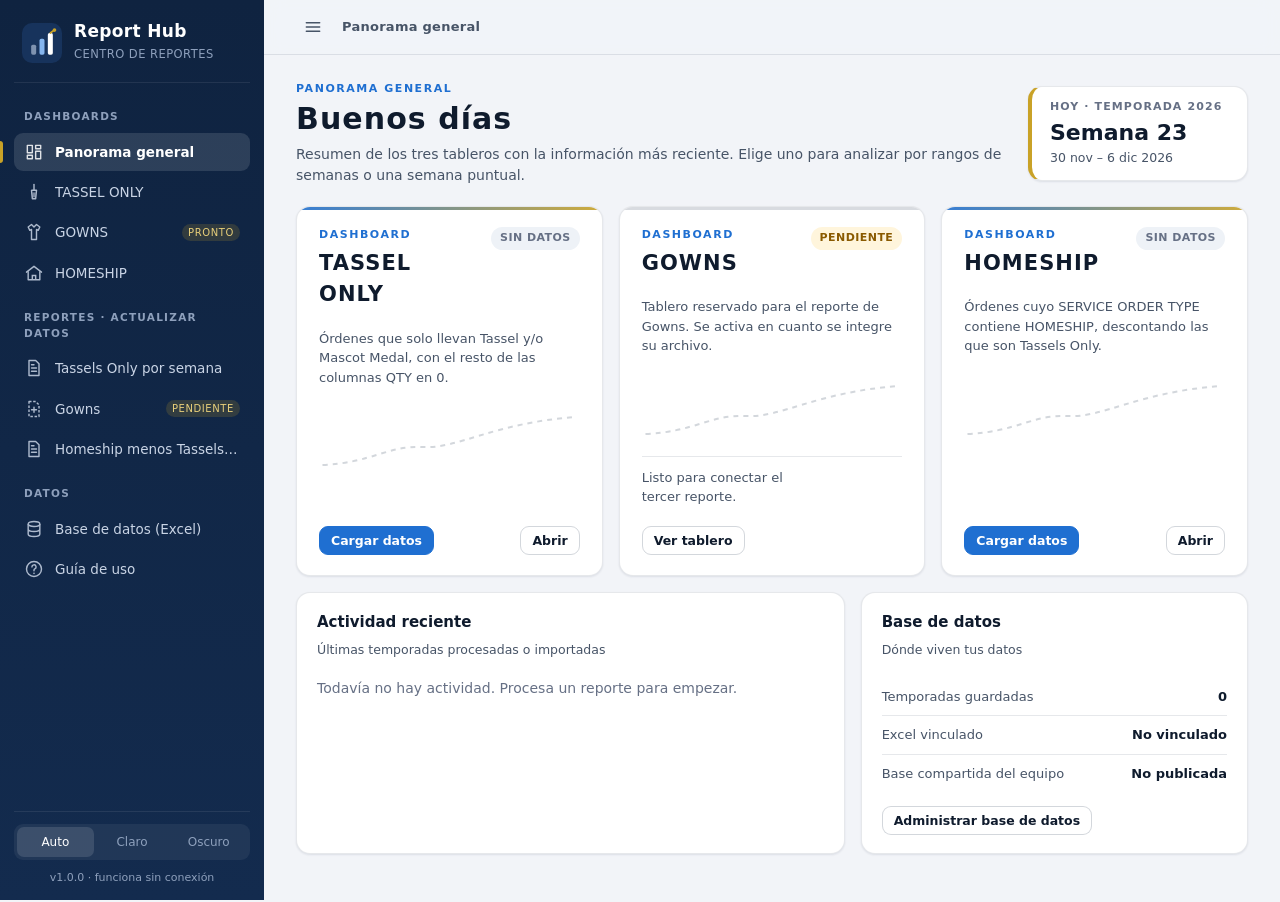
==== index.html @ b402f6d2 "PWA Report Hub: dashboards TASSEL ONLY, GOWNS y HOMESHIP - Panorama general y tres dashboards con co" ====
<!doctype html>
<html lang="es">
<head>
<meta charset="utf-8">
<meta name="viewport" content="width=device-width, initial-scale=1, viewport-fit=cover">
<title>Report Hub</title>
<meta name="description" content="Centro de reportes semanales: dashboards TASSEL ONLY, GOWNS y HOMESHIP con comparativo entre temporadas y exportación a Excel.">
<meta name="theme-color" content="#0f2340">
<meta name="mobile-web-app-capable" content="yes">
<meta name="apple-mobile-web-app-capable" content="yes">
<meta name="apple-mobile-web-app-status-bar-style" content="black-translucent">
<meta name="apple-mobile-web-app-title" content="Report Hub">
<link rel="manifest" href="manifest.webmanifest">
<link rel="icon" href="icons/favicon.svg" type="image/svg+xml">
<link rel="icon" href="icons/icon-32.png" sizes="32x32" type="image/png">
<link rel="apple-touch-icon" href="icons/apple-touch-icon.png">
<link rel="stylesheet" href="css/app.css">
<script>
  /* aplica el tema guardado antes de pintar para evitar parpadeos */
  try { var t = JSON.parse(localStorage.getItem('rh-tema') || '"auto"'); if (t === 'light' || t === 'dark') document.documentElement.setAttribute('data-theme', t); } catch (e) {}
</script>
</head>
<body>
<div class="app">
  <aside class="sidebar" id="sidebar" aria-label="Menú principal">
    <a class="brand" href="#/panorama" aria-label="Report Hub · inicio">
      <svg class="brand-logo" viewBox="0 0 48 48" aria-hidden="true">
        <rect width="48" height="48" rx="12" fill="#17335c"/>
        <rect x="11" y="26" width="6" height="12" rx="2" fill="#7f93b0"/>
        <rect x="21" y="19" width="6" height="19" rx="2" fill="#86b6ef"/>
        <rect x="31" y="12" width="6" height="26" rx="2" fill="#ffffff"/>
        <path d="M34 12 l4 -3" stroke="#c9a227" stroke-width="2" stroke-linecap="round"/>
        <circle cx="39" cy="8.5" r="2.2" fill="#c9a227"/>
      </svg>
      <span><span class="brand-n">Report Hub</span><br><span class="brand-s">Centro de reportes</span></span>
    </a>
    <nav id="nav"></nav>
    <div class="side-foot">
      <button class="btn-install" id="btnInstalar" type="button" hidden>⤓ Instalar app</button>
      <div class="theme-sw" role="group" aria-label="Tema de color">
        <button type="button" data-tema="auto" title="Según el sistema">Auto</button>
        <button type="button" data-tema="light" title="Claro">Claro</button>
        <button type="button" data-tema="dark" title="Oscuro">Oscuro</button>
      </div>
      <div class="side-ver"><span id="appVer"></span> · funciona sin conexión</div>
    </div>
  </aside>
  <div class="scrim" id="scrim"></div>

  <div class="main">
    <header class="topbar">
      <button class="icon-btn menu-btn" id="btnMenu" type="button" aria-label="Abrir menú">
        <svg viewBox="0 0 24 24" width="22" height="22" aria-hidden="true"><path d="M4 7h16M4 12h16M4 17h16" stroke="currentColor" stroke-width="1.8" stroke-linecap="round"/></svg>
      </button>
      <span class="crumb" id="crumb"></span>
      <span class="spacer"></span>
      <span class="chip-top off" id="chipRed" hidden>Sin conexión</span>
      <a class="chip-top" id="chipExcel" href="#/datos" hidden></a>
    </header>
    <div id="banners" aria-live="polite"></div>
    <main id="views"></main>
    <section id="frames" hidden></section>
  </div>
</div>
<div id="toasts" class="toasts" role="status" aria-live="polite"></div>

<script src="vendor/chart.umd.min.js"></script>
<script src="js/core/util.js"></script>
<script src="js/core/store.js"></script>
<script src="js/core/zip.js"></script>
<script src="js/core/xlsx.js"></script>
<script src="js/registry.js"></script>
<script src="js/core/model.js"></script>
<script src="js/core/dbexcel.js"></script>
<script src="js/core/demo.js"></script>
<script src="js/ui/charts.js"></script>
<script src="js/ui/dashboard.js"></script>
<script src="js/ui/panorama.js"></script>
<script src="js/ui/datos.js"></script>
<script src="js/ui/ayuda.js"></script>
<script src="js/app.js"></script>
</body>
</html>
---- css/app.css ----
/* Report Hub · estilos de la aplicación */
@import url("tokens.css");

*, *::before, *::after { box-sizing: border-box; }
html { -webkit-text-size-adjust: 100%; }
body {
  margin: 0;
  font-family: var(--font);
  font-size: 14px;
  line-height: 1.5;
  color: var(--text-1);
  background: var(--bg);
  -webkit-font-smoothing: antialiased;
}
a { color: var(--accent); }
code { font-family: var(--mono); font-size: .92em; background: var(--surface-3); padding: 1px 5px; border-radius: 5px; }
[hidden] { display: none !important; }
button, input, select { font: inherit; color: inherit; }
:focus-visible { outline: 2px solid var(--accent); outline-offset: 2px; }
.muted { color: var(--text-3); }
.small { font-size: 12px; }
.center { text-align: center; }
.error-text { color: var(--bad); font-size: 13px; margin: 6px 0; }

/* ------------------------------------------------------------ estructura */
.app { display: grid; grid-template-columns: 264px minmax(0, 1fr); min-height: 100vh; }
.sidebar {
  position: sticky; top: 0; height: 100vh; overflow-y: auto;
  background: linear-gradient(180deg, var(--side-bg) 0%, var(--side-bg-2) 100%);
  color: var(--side-text);
  display: flex; flex-direction: column;
  padding: 18px 14px 14px;
  z-index: 40;
}
.brand { display: flex; align-items: center; gap: 12px; padding: 4px 8px 18px; border-bottom: 1px solid rgba(255,255,255,.08); margin-bottom: 10px; text-decoration: none; color: #fff; }
.brand-logo { width: 40px; height: 40px; flex: none; }
.brand-n { font-weight: 700; font-size: 17px; letter-spacing: .02em; line-height: 1.15; }
.brand-s { font-size: 11.5px; color: var(--side-text-2); letter-spacing: .04em; text-transform: uppercase; }
#nav { display: flex; flex-direction: column; gap: 2px; flex: 1; }
.nav-sec { font-size: 10.5px; letter-spacing: .12em; text-transform: uppercase; color: var(--side-text-2); padding: 16px 10px 6px; font-weight: 600; }
.nav-i {
  display: flex; align-items: center; gap: 11px; padding: 9px 10px; border-radius: 9px;
  color: var(--side-text); text-decoration: none; font-size: 13.5px; position: relative;
  transition: background .15s, color .15s;
}
.nav-i svg { flex: none; opacity: .85; }
.nav-i span { flex: 1; min-width: 0; overflow: hidden; text-overflow: ellipsis; white-space: nowrap; }
.nav-i:hover { background: var(--side-active); color: #fff; }
.nav-i.on { background: rgba(255,255,255,.12); color: #fff; font-weight: 600; }
.nav-i.on::before { content: ""; position: absolute; left: -14px; top: 8px; bottom: 8px; width: 3px; border-radius: 0 3px 3px 0; background: var(--gold); }
.nav-badge { font-style: normal; font-size: 10px; text-transform: uppercase; letter-spacing: .06em; padding: 1px 6px; border-radius: 99px; background: rgba(201,162,39,.18); color: #e8cf7a; }
.nav-sync { width: 8px; height: 8px; border-radius: 50%; background: #3cc46e; flex: none; }
.nav-sync.permiso, .nav-sync.error { background: #f2bd55; }
.nav-sync.sincronizando { background: #86b6ef; }
.side-foot { border-top: 1px solid rgba(255,255,255,.08); padding-top: 12px; margin-top: 12px; display: flex; flex-direction: column; gap: 10px; }
.theme-sw { display: flex; background: rgba(255,255,255,.06); border-radius: 9px; padding: 3px; }
.theme-sw button { flex: 1; border: 0; background: none; color: var(--side-text-2); padding: 6px 0; border-radius: 7px; cursor: pointer; font-size: 12px; display: flex; align-items: center; justify-content: center; gap: 5px; }
.theme-sw button[aria-pressed="true"] { background: rgba(255,255,255,.12); color: #fff; }
.btn-install { border: 1px solid rgba(201,162,39,.5); background: rgba(201,162,39,.12); color: #f0dc95; border-radius: 9px; padding: 8px 10px; cursor: pointer; font-weight: 600; font-size: 13px; }
.btn-install:hover { background: rgba(201,162,39,.22); }
.side-ver { font-size: 11px; color: var(--side-text-2); text-align: center; }

.main { min-width: 0; display: flex; flex-direction: column; }
.topbar {
  position: sticky; top: 0; z-index: 30;
  display: flex; align-items: center; gap: 12px;
  padding: 10px 32px; min-height: 52px;
  background: color-mix(in srgb, var(--bg) 86%, transparent);
  backdrop-filter: saturate(1.4) blur(10px);
  -webkit-backdrop-filter: saturate(1.4) blur(10px);
  border-bottom: 1px solid var(--border);
}
.topbar .crumb { font-weight: 600; color: var(--text-2); font-size: 13px; letter-spacing: .02em; }
.topbar .spacer { flex: 1; }
.chip-top { font-size: 12px; padding: 4px 10px; border-radius: 99px; border: 1px solid var(--border-2); color: var(--text-2); background: var(--surface); white-space: nowrap; }
.chip-top::before { content: ""; display: inline-block; width: 7px; height: 7px; border-radius: 50%; margin-right: 6px; background: var(--text-3); vertical-align: 1px; }
.chip-top.ok::before { background: var(--good); }
.chip-top.warn::before, .chip-top.err::before { background: #e0a020; }
.chip-top.busy::before { background: var(--accent); }
.chip-top.off::before { background: var(--bad); }
.menu-btn { display: none; }
.scrim { display: none; }
#views, #frames { flex: 1; }
.view { padding: 26px 32px 48px; max-width: 1480px; width: 100%; margin: 0 auto; }
#banners { padding: 0 32px; max-width: 1480px; width: 100%; margin: 0 auto; }
#banners:empty { display: none; }
#banners .banner { margin-top: 14px; }

/* ------------------------------------------------------------ encabezados */
.page-head { display: flex; align-items: flex-end; justify-content: space-between; gap: 20px; margin-bottom: 20px; flex-wrap: wrap; }
.ph-l { min-width: 0; flex: 1 1 420px; }
.ph-r { display: flex; gap: 8px; flex-wrap: wrap; }
.eyebrow { font-size: 11px; letter-spacing: .14em; text-transform: uppercase; color: var(--accent); font-weight: 700; margin-bottom: 4px; }
.ph-t { margin: 0; font-size: 30px; line-height: 1.15; font-weight: 750; letter-spacing: .035em; color: var(--text-1); }
.dash .ph-t { position: relative; padding-bottom: 10px; }
.dash .ph-t::after { content: ""; position: absolute; left: 0; bottom: 0; width: 46px; height: 3px; border-radius: 2px; background: var(--gold); }
.ph-sub { margin: 8px 0 0; color: var(--text-2); max-width: 760px; }
.ph-meta { margin-top: 10px; font-size: 12.5px; color: var(--text-2); display: flex; align-items: center; flex-wrap: wrap; gap: 4px; }
.dot { width: 8px; height: 8px; border-radius: 50%; display: inline-block; margin-right: 4px; }
.dot-ok { background: var(--good); }
.dot-demo { background: var(--gold); }

/* ------------------------------------------------------------ botones y controles */
.btn {
  display: inline-flex; align-items: center; justify-content: center; gap: 7px;
  padding: 8px 14px; border-radius: var(--radius-sm); border: 1px solid var(--border-2);
  background: var(--surface); color: var(--text-1); font-weight: 600; font-size: 13px;
  text-decoration: none; cursor: pointer; white-space: nowrap; line-height: 1.2;
  transition: background .15s, border-color .15s, box-shadow .15s;
}
.btn:hover { background: var(--surface-2); border-color: var(--text-3); }
.btn.primary { background: var(--accent); border-color: var(--accent); color: var(--accent-ink); }
.btn.primary:hover { background: var(--accent-hover); border-color: var(--accent-hover); }
.btn.ghost { background: transparent; }
.btn.ghost:hover { background: var(--surface-3); }
.btn.danger { background: var(--bad); border-color: var(--bad); color: #fff; }
.btn.sm { padding: 6px 11px; font-size: 12.5px; }
.btn:disabled { opacity: .5; cursor: not-allowed; }
.btn .ico, .icon-btn .ico { display: inline-flex; }
.icon-btn {
  display: inline-flex; align-items: center; justify-content: center; width: 34px; height: 34px;
  border-radius: 8px; border: 1px solid transparent; background: transparent; color: var(--text-2); cursor: pointer;
}
.icon-btn:hover { background: var(--surface-3); color: var(--text-1); }
.icon-btn.sm { width: 32px; height: 32px; border-color: var(--border-2); background: var(--surface); }
.icon-btn:disabled { opacity: .35; cursor: default; }
.icon-btn.danger { font-size: 20px; color: var(--text-3); }
.icon-btn.danger:hover { color: var(--bad); background: var(--err-bg); }

select, input[type="text"], input[type="number"], input[type="date"], input:not([type]) {
  border: 1px solid var(--border-2); background: var(--surface); border-radius: 8px;
  padding: 6px 10px; min-height: 34px; color: var(--text-1);
}
select { padding-right: 28px; appearance: none; -webkit-appearance: none;
  background-image: url("data:image/svg+xml,%3Csvg xmlns='http://www.w3.org/2000/svg' width='12' height='12' viewBox='0 0 24 24'%3E%3Cpath d='M6 9l6 6 6-6' fill='none' stroke='%23667085' stroke-width='2.4' stroke-linecap='round' stroke-linejoin='round'/%3E%3C/svg%3E");
  background-repeat: no-repeat; background-position: right 9px center; cursor: pointer; max-width: 100%; }
select:hover { border-color: var(--text-3); }

.seg { display: inline-flex; background: var(--surface-3); border-radius: 9px; padding: 3px; gap: 2px; flex-wrap: wrap; }
.seg button { border: 0; background: transparent; padding: 5px 11px; border-radius: 7px; font-size: 12.5px; font-weight: 600; color: var(--text-2); cursor: pointer; white-space: nowrap; }
.seg button:hover { color: var(--text-1); }
.seg button.on { background: var(--surface); color: var(--text-1); box-shadow: var(--shadow-1); }

.select-btn { display: inline-flex; align-items: center; gap: 6px; border: 1px solid var(--border-2); background: var(--surface); border-radius: 8px; padding: 6px 8px 6px 11px; min-height: 34px; cursor: pointer; font-size: 13px; max-width: 260px; }
.select-btn .ico { color: var(--text-3); }

.switch { display: inline-flex; align-items: center; gap: 9px; cursor: pointer; font-size: 13px; color: var(--text-2); user-select: none; }
.switch input { position: absolute; opacity: 0; width: 1px; height: 1px; }
.switch .sw { width: 34px; height: 20px; border-radius: 99px; background: var(--border-2); position: relative; transition: background .15s; flex: none; }
.switch .sw::after { content: ""; position: absolute; top: 3px; left: 3px; width: 14px; height: 14px; border-radius: 50%; background: #fff; box-shadow: 0 1px 2px rgba(0,0,0,.25); transition: transform .15s; }
.switch input:checked + .sw { background: var(--accent); }
.switch input:checked + .sw::after { transform: translateX(14px); }
.switch input:focus-visible + .sw { outline: 2px solid var(--accent); outline-offset: 2px; }

.chip { display: inline-flex; align-items: center; font-size: 12px; padding: 3px 10px; border-radius: 99px; background: var(--surface); border: 1px solid var(--border); color: var(--text-2); }
.chip-warn { background: var(--warn-bg); border-color: var(--warn-border); color: var(--warn); }
.pill { display: inline-flex; align-items: center; font-size: 11px; font-weight: 700; letter-spacing: .04em; text-transform: uppercase; padding: 3px 9px; border-radius: 99px; white-space: nowrap; }
.pill.xs { font-size: 9.5px; padding: 1px 6px; margin-left: 6px; vertical-align: 1px; }
.pill-ok { background: color-mix(in srgb, var(--good) 14%, transparent); color: var(--good); }
.pill-off { background: var(--surface-3); color: var(--text-3); }
.pill-demo { background: rgba(201,162,39,.16); color: #9a7a10; }
.pill-pend { background: var(--warn-bg); color: var(--warn); }
.pill-err { background: var(--err-bg); color: var(--bad); }
:root[data-theme="dark"] .pill-demo { color: #e8cf7a; }
@media (prefers-color-scheme: dark) { :root:not([data-theme="light"]) .pill-demo { color: #e8cf7a; } }

.banner { display: flex; align-items: center; justify-content: space-between; gap: 12px; flex-wrap: wrap; padding: 10px 14px; border-radius: 10px; font-size: 13px; margin-bottom: 16px; border: 1px solid var(--border); background: var(--surface); }
.banner-demo { background: rgba(201,162,39,.10); border-color: rgba(201,162,39,.35); color: var(--text-1); justify-content: flex-start; gap: 4px; }
.banner-demo a { margin-left: auto; }
.banner-warn { background: var(--warn-bg); border-color: var(--warn-border); }
.banner-upd { background: var(--accent-soft); border-color: color-mix(in srgb, var(--accent) 35%, transparent); }

/* ------------------------------------------------------------ rejilla y tarjetas */
.grid { display: grid; grid-template-columns: repeat(12, minmax(0, 1fr)); gap: 16px; }
.span-12 { grid-column: span 12; } .span-8 { grid-column: span 8; } .span-7 { grid-column: span 7; }
.span-6 { grid-column: span 6; } .span-5 { grid-column: span 5; } .span-4 { grid-column: span 4; }
.card { background: var(--surface); border: 1px solid var(--border); border-radius: var(--radius); box-shadow: var(--shadow-1); padding: 18px 20px; min-width: 0; }
.card-h { display: flex; align-items: flex-start; justify-content: space-between; gap: 12px; margin-bottom: 10px; }
.card-hl { min-width: 0; }
.card-hr { display: flex; align-items: center; gap: 6px; flex-wrap: wrap; justify-content: flex-end; flex: none; }
.card-ctrl:empty { display: none; }
.card-t { margin: 0; font-size: 15px; font-weight: 650; color: var(--text-1); }
.card-s { margin: 2px 0 0; font-size: 12.5px; color: var(--text-3); }
.card-actions { display: flex; gap: 8px; flex-wrap: wrap; margin-top: 14px; align-items: center; }
.card p { margin: 8px 0; color: var(--text-2); }

/* ------------------------------------------------------------ filtros */
.filters-wrap { position: sticky; top: 52px; z-index: 20; margin: 0 -8px 18px; padding: 0 8px; }
.filters {
  display: flex; flex-wrap: wrap; align-items: flex-end; gap: 14px 22px;
  background: var(--surface); border: 1px solid var(--border); border-radius: var(--radius);
  padding: 12px 16px; box-shadow: var(--shadow-1);
}
.filters-sum { display: flex; gap: 6px; flex-wrap: wrap; margin-top: 8px; }
.f-g { display: flex; flex-direction: column; gap: 5px; min-width: 0; }
.f-l { font-size: 10.5px; letter-spacing: .1em; text-transform: uppercase; color: var(--text-3); font-weight: 700; }
.f-row { display: flex; align-items: center; gap: 6px; flex-wrap: wrap; }
.f-vs { font-size: 12px; color: var(--text-3); }

/* ------------------------------------------------------------ KPIs */
.kpis { display: flex; flex-wrap: wrap; gap: 14px; margin-bottom: 16px; }
.kpi { flex: 1 1 210px; background: var(--surface); border: 1px solid var(--border); border-radius: var(--radius); box-shadow: var(--shadow-1); padding: 15px 18px 14px; min-width: 0; }
.kpi-hero { flex: 2 1 360px; background: linear-gradient(135deg, var(--brand) 0%, var(--brand-2) 100%); border-color: transparent; color: #fff; position: relative; overflow: hidden; }
.kpi-hero::after { content: ""; position: absolute; right: -40px; top: -40px; width: 160px; height: 160px; border-radius: 50%; background: radial-gradient(circle, rgba(201,162,39,.22), transparent 70%); }
.kpi-l { font-size: 12px; color: var(--text-3); font-weight: 600; letter-spacing: .01em; }
.kpi-v { font-size: 26px; font-weight: 700; line-height: 1.15; margin-top: 4px; letter-spacing: -.01em; }
.kpi-hero .kpi-l { color: #b9c6db; }
.kpi-hero .kpi-v { font-size: 44px; color: #fff; }
.kpi-d { display: inline-flex; align-items: baseline; gap: 6px; margin-top: 6px; font-weight: 700; font-size: 13.5px; }
.kpi-d.up { color: var(--good); }
.kpi-d.down { color: var(--bad); }
.kpi-d.flat { color: var(--text-3); }
.kpi-arrow { font-size: 10px; }
.kpi-ds { font-weight: 500; color: var(--text-3); font-size: 12.5px; }
.kpi-n { margin-top: 6px; font-size: 12px; color: var(--text-3); }
.kpi-hero .kpi-d { background: rgba(255,255,255,.1); padding: 3px 9px; border-radius: 99px; }
.kpi-hero .kpi-d.up { color: #7ee2a2; }
.kpi-hero .kpi-d.down { color: #ffb0ae; }
.kpi-hero .kpi-ds, .kpi-hero .kpi-n { color: #b9c6db; }

/* ------------------------------------------------------------ gráficas */
.viz { display: flex; flex-direction: column; }
.legend { display: flex; flex-wrap: wrap; gap: 4px 14px; margin: -2px 0 8px; min-height: 0; }
.legend:empty { display: none; }
.lg-i { display: inline-flex; align-items: center; gap: 7px; font-size: 12.5px; color: var(--text-2); background: none; border: 0; padding: 2px 0; cursor: pointer; }
span.lg-i { cursor: default; }
.lg-i.off { opacity: .4; text-decoration: line-through; }
.lg-k { display: inline-block; flex: none; }
.lg-k.bx { width: 10px; height: 10px; border-radius: 3px; }
.lg-k.ln { width: 16px; height: 3px; border-radius: 2px; }
.chart-box { position: relative; height: 290px; min-height: 0; }
.chart-box.h-l { height: 340px; }
.chart-box canvas { display: block; }
.viz-tip {
  position: absolute; left: 0; top: 0; z-index: 5; pointer-events: none; opacity: 0;
  background: var(--surface); border: 1px solid var(--border-2); border-radius: 10px; box-shadow: var(--shadow-2);
  padding: 9px 11px; min-width: 170px; max-width: 280px; font-size: 12.5px; transition: opacity .12s;
}
.viz-tip.on { opacity: 1; }
.tt-t { font-weight: 700; margin-bottom: 1px; }
.tt-n { color: var(--text-3); font-size: 11.5px; margin-bottom: 6px; }
.tt-r { display: flex; align-items: center; gap: 8px; padding: 2px 0; }
.tt-r strong { font-size: 13.5px; min-width: 58px; }
.tt-s { color: var(--text-3); overflow: hidden; text-overflow: ellipsis; white-space: nowrap; }
.tt-k { flex: none; }
.tt-k.ln { width: 12px; height: 3px; border-radius: 2px; }
.tt-k.bx { width: 3px; height: 14px; border-radius: 2px; }
.tt-d { display: flex; justify-content: space-between; gap: 10px; border-top: 1px solid var(--border); margin-top: 6px; padding-top: 6px; color: var(--text-2); }
.tt-d.up strong { color: var(--good); }
.tt-d.down strong { color: var(--bad); }
.table-view { max-height: 340px; overflow: auto; border: 1px solid var(--border); border-radius: 10px; }

/* ------------------------------------------------------------ hallazgos */
.insights { display: flex; flex-direction: column; }
.ins-list { list-style: none; margin: 4px 0 0; padding: 0; display: flex; flex-direction: column; gap: 10px; }
.ins { display: flex; gap: 10px; align-items: flex-start; font-size: 13px; line-height: 1.45; color: var(--text-2); }
.ins strong { color: var(--text-1); }
.ins-i { flex: none; width: 22px; height: 22px; border-radius: 7px; display: inline-flex; align-items: center; justify-content: center; font-size: 10px; font-weight: 800; background: var(--surface-3); color: var(--text-2); margin-top: 1px; }
.ins-up .ins-i { background: color-mix(in srgb, var(--good) 14%, transparent); color: var(--good); }
.ins-down .ins-i { background: var(--err-bg); color: var(--bad); }
.ins-star .ins-i { background: rgba(201,162,39,.16); color: #a8840f; }
.ins-warn .ins-i { background: var(--warn-bg); color: var(--warn); }
.ins-info .ins-i { background: var(--accent-soft); color: var(--accent); font-style: italic; font-family: Georgia, serif; font-size: 12px; }

/* ------------------------------------------------------------ mapa de calor */
.heat-wrap { overflow-x: auto; border: 1px solid var(--border); border-radius: 10px; }
table.heat { border-collapse: separate; border-spacing: 2px; font-size: 11.5px; width: 100%; font-variant-numeric: tabular-nums; }
table.heat th { font-weight: 600; color: var(--text-3); padding: 4px 4px; text-align: center; white-space: nowrap; }
table.heat th.h-tipo { text-align: left; color: var(--text-2); position: sticky; left: 0; background: var(--surface); z-index: 1; padding-right: 10px; max-width: 220px; overflow: hidden; text-overflow: ellipsis; }
table.heat td { text-align: center; padding: 6px 3px; border-radius: 4px; min-width: 38px; color: var(--text-1); background: var(--seq-0); }
table.heat.compact td { min-width: 16px; height: 26px; padding: 0; }
table.heat td.nd { background: transparent; }
table.heat td[data-n="0"] { background: var(--seq-0); }
table.heat td[data-n="1"] { background: var(--seq-1); }
table.heat td[data-n="2"] { background: var(--seq-2); }
table.heat td[data-n="3"] { background: var(--seq-3); }
table.heat td[data-n="4"] { background: var(--seq-4); color: #fff; }
table.heat td[data-n="5"] { background: var(--seq-5); color: #fff; }
table.heat td[data-n="6"] { background: var(--seq-6); color: #fff; }
table.heat td.cero { background: var(--mid); }
table.heat td.neg[data-n="0"], table.heat td.neg[data-n="1"] { background: var(--neg-1); color: var(--text-1); }
table.heat td.neg[data-n="2"] { background: var(--neg-2); color: var(--text-1); }
table.heat td.neg[data-n="3"] { background: var(--neg-3); color: var(--text-1); }
table.heat td.neg[data-n="4"] { background: var(--neg-4); color: #fff; }
table.heat td.neg[data-n="5"] { background: var(--neg-5); color: #fff; }
table.heat td.neg[data-n="6"] { background: var(--neg-6); color: #fff; }
table.heat tr.tot th, table.heat tr.tot td { font-weight: 700; background: var(--surface-3); color: var(--text-1); }
table.heat tr.tot th.h-tipo { background: var(--surface-3); }
table.heat th.hl { color: var(--accent); }
table.heat td.hl { box-shadow: inset 0 0 0 2px var(--accent); }
.heat-scale { display: flex; align-items: center; gap: 8px; font-size: 11.5px; color: var(--text-3); margin-top: 10px; flex-wrap: wrap; }
.heat-ramp { width: 140px; height: 8px; border-radius: 4px; }
.heat-ramp.seq { background: linear-gradient(90deg, var(--seq-0), var(--seq-2), var(--seq-4), var(--seq-6)); }
.heat-ramp.div { background: linear-gradient(90deg, var(--neg-6), var(--neg-3), var(--mid), var(--seq-3), var(--seq-6)); }

/* ------------------------------------------------------------ tablas */
.table-wrap { overflow: auto; border: 1px solid var(--border); border-radius: 10px; max-height: 560px; }
table.tbl { border-collapse: collapse; width: 100%; font-size: 13px; }
.tbl th { position: sticky; top: 0; background: var(--surface-2); color: var(--text-2); font-weight: 650; font-size: 12px; text-align: left; padding: 9px 12px; border-bottom: 1px solid var(--border-2); white-space: nowrap; z-index: 1; }
.tbl td { padding: 8px 12px; border-bottom: 1px solid var(--border); white-space: nowrap; }
.tbl .num { text-align: right; font-variant-numeric: tabular-nums; }
.tbl td.strong { font-weight: 650; }
.tbl tr:hover td { background: var(--surface-2); }
.tbl tr.hl td { background: var(--accent-soft); }
.tbl tr.nd td { color: var(--text-3); }
.tbl tr.tot td { font-weight: 700; background: var(--surface-3); border-top: 1px solid var(--border-2); }
.tbl td.up { color: var(--good); }
.tbl td.down { color: var(--bad); }
.tbl td.flat { color: var(--text-3); }
.tbl td.ellipsis { max-width: 240px; overflow: hidden; text-overflow: ellipsis; }
.tbl-db tr.row-demo td { color: var(--text-3); }

/* ------------------------------------------------------------ vacío */
.empty { background: var(--surface); border: 1px dashed var(--border-2); border-radius: var(--radius); padding: 44px 28px; text-align: center; color: var(--text-2); }
.empty-art { color: var(--accent); margin-bottom: 8px; }
.empty h2 { margin: 6px 0 8px; font-size: 21px; color: var(--text-1); }
.empty p { max-width: 640px; margin: 0 auto 14px; }
.steps { text-align: left; max-width: 620px; margin: 10px auto 18px; padding-left: 22px; color: var(--text-2); }
.steps li { margin: 6px 0; }
.empty-actions { display: flex; gap: 8px; justify-content: center; flex-wrap: wrap; }

/* ------------------------------------------------------------ menús */
.menu { position: absolute; z-index: 100; min-width: 230px; background: var(--surface); border: 1px solid var(--border-2); border-radius: 11px; box-shadow: var(--shadow-2); padding: 5px; }
.menu-i { display: block; width: 100%; text-align: left; border: 0; background: none; padding: 8px 11px; border-radius: 7px; font-size: 13px; cursor: pointer; color: var(--text-1); }
.menu-i:hover, .menu-i:focus-visible { background: var(--surface-3); outline: none; }
.menu-sep { height: 1px; background: var(--border); margin: 4px 6px; }
.menu-check { max-height: 360px; overflow: auto; }
.menu-c { display: flex; align-items: center; gap: 9px; padding: 7px 10px; border-radius: 7px; font-size: 13px; cursor: pointer; }
.menu-c:hover { background: var(--surface-3); }
.menu-c input { accent-color: var(--accent); width: 16px; height: 16px; }
.menu-tools { display: flex; gap: 6px; padding: 4px 6px 8px; border-bottom: 1px solid var(--border); margin-bottom: 4px; }
.menu-tools button { border: 0; background: var(--surface-3); border-radius: 6px; padding: 4px 9px; font-size: 12px; cursor: pointer; color: var(--text-2); }

/* ------------------------------------------------------------ avisos y diálogos */
.toasts { position: fixed; right: 20px; bottom: 20px; z-index: 200; display: flex; flex-direction: column; gap: 10px; align-items: flex-end; max-width: calc(100vw - 40px); }
.toast { display: flex; align-items: center; gap: 10px; background: var(--brand); color: #fff; border-radius: 11px; padding: 10px 10px 10px 12px; box-shadow: var(--shadow-2); font-size: 13px; max-width: 460px; transform: translateY(12px); opacity: 0; transition: transform .2s, opacity .2s; }
.toast.in { transform: none; opacity: 1; }
.toast-ico { width: 22px; height: 22px; border-radius: 50%; display: inline-flex; align-items: center; justify-content: center; font-weight: 800; font-size: 12px; flex: none; background: rgba(255,255,255,.15); }
.toast-ok .toast-ico { background: #2f9e5b; }
.toast-error .toast-ico { background: #d04a49; }
.toast-warn .toast-ico { background: #c98500; }
.toast-msg { flex: 1; }
.toast-btn { border: 1px solid rgba(255,255,255,.35); background: rgba(255,255,255,.1); color: #fff; border-radius: 7px; padding: 5px 10px; cursor: pointer; font-weight: 600; font-size: 12.5px; white-space: nowrap; }
.toast-x { border: 0; background: none; color: rgba(255,255,255,.7); font-size: 18px; cursor: pointer; padding: 0 4px; }
.dlg { border: 1px solid var(--border-2); border-radius: 14px; padding: 22px 22px 18px; max-width: 440px; background: var(--surface); color: var(--text-1); box-shadow: var(--shadow-2); }
.dlg::backdrop { background: rgba(10, 19, 34, .45); }
.dlg h3 { margin: 0 0 8px; }
.dlg p { margin: 0 0 18px; color: var(--text-2); }
.dlg-actions { display: flex; justify-content: flex-end; gap: 8px; }

/* ------------------------------------------------------------ panorama */
.pano-head { align-items: center; }
.week-badge { background: var(--surface); border: 1px solid var(--border); border-radius: var(--radius); padding: 12px 18px; box-shadow: var(--shadow-1); min-width: 220px; border-left: 4px solid var(--gold); }
.wb-l { font-size: 11px; letter-spacing: .1em; text-transform: uppercase; color: var(--text-3); font-weight: 700; }
.wb-v { font-size: 22px; font-weight: 750; }
.wb-d { font-size: 12.5px; color: var(--text-2); }
.pano-grid { display: grid; grid-template-columns: repeat(auto-fit, minmax(300px, 1fr)); gap: 16px; margin-bottom: 16px; }
.pano { display: flex; flex-direction: column; gap: 10px; padding: 20px 22px; position: relative; overflow: hidden; }
.pano::before { content: ""; position: absolute; left: 0; right: 0; top: 0; height: 3px; background: linear-gradient(90deg, var(--accent), var(--gold)); opacity: .9; }
.pano-pend::before { background: var(--border-2); }
.pano-h { display: flex; justify-content: space-between; align-items: flex-start; gap: 10px; }
.pano-t { margin: 0; font-size: 21px; letter-spacing: .05em; font-weight: 750; }
.pano-desc { font-size: 13px; color: var(--text-2); margin: 0; }
.pano-l { font-size: 12px; color: var(--text-3); font-weight: 600; }
.pano-v { font-size: 38px; font-weight: 750; line-height: 1.1; margin-top: 2px; }
.pano-hero .kpi-d { margin-top: 4px; }
.spark { height: 72px; margin-top: 4px; }
.spark svg { width: 100%; height: 100%; display: block; overflow: visible; }
.sp-prev { fill: none; stroke: var(--c-prev); stroke-width: 1.6; vector-effect: non-scaling-stroke; }
.sp-cur { fill: none; stroke: var(--c-cur); stroke-width: 2.2; vector-effect: non-scaling-stroke; stroke-linejoin: round; stroke-linecap: round; }
.sp-area { fill: var(--c-cur); opacity: .10; }
.sp-dot { fill: var(--c-cur); stroke: var(--surface); stroke-width: 2; vector-effect: non-scaling-stroke; }
.sp-base { stroke: var(--c-grid); stroke-width: 1; vector-effect: non-scaling-stroke; }
.sp-mark { stroke: var(--gold); stroke-width: 1; stroke-dasharray: 0; opacity: .7; vector-effect: non-scaling-stroke; }
.sp-ghost { fill: none; stroke: var(--border-2); stroke-width: 2; stroke-dasharray: 5 5; vector-effect: non-scaling-stroke; }
.pano-placeholder { height: 72px; }
.pano-placeholder svg { width: 100%; height: 100%; }
.spark-lg { display: flex; gap: 14px; font-size: 11.5px; color: var(--text-3); }
.spark-lg span { display: inline-flex; align-items: center; gap: 6px; }
.spark-lg i { display: inline-block; width: 14px; height: 3px; border-radius: 2px; }
.k-cur { background: var(--c-cur); } .k-prev { background: var(--c-prev); }
.pano-rows { display: flex; flex-direction: column; gap: 2px; border-top: 1px solid var(--border); padding-top: 8px; }
.pano-row { display: grid; grid-template-columns: 1fr auto 70px; gap: 10px; align-items: baseline; font-size: 13px; padding: 3px 0; color: var(--text-2); }
.pano-row strong { color: var(--text-1); font-variant-numeric: tabular-nums; }
.pano-row .delta { text-align: right; font-weight: 700; font-size: 12.5px; }
.delta.up { color: var(--good); } .delta.down { color: var(--bad); } .delta.flat { color: var(--text-3); }
.pano-f { display: flex; justify-content: space-between; align-items: center; gap: 8px; margin-top: auto; padding-top: 6px; flex-wrap: wrap; }
.act-list { list-style: none; padding: 0; margin: 0; }
.act { display: flex; align-items: center; gap: 12px; padding: 10px 0; border-bottom: 1px solid var(--border); }
.act:last-child { border-bottom: 0; }
.act-dot { width: 9px; height: 9px; border-radius: 50%; flex: none; }
.act-b { flex: 1; min-width: 0; }
.act-go { text-decoration: none; font-size: 18px; padding: 2px 8px; border-radius: 6px; }
.act-go:hover { background: var(--surface-3); }
.db-stat { list-style: none; padding: 0; margin: 6px 0 0; }
.db-stat li { display: flex; justify-content: space-between; gap: 12px; padding: 9px 0; border-bottom: 1px solid var(--border); font-size: 13px; color: var(--text-2); }
.db-stat li:last-child { border-bottom: 0; }
.db-stat strong { color: var(--text-1); text-align: right; }

/* ------------------------------------------------------------ datos */
.db-card { display: flex; flex-direction: column; }
.db-card .card-actions { margin-top: auto; padding-top: 12px; }
.file-chip { display: flex; gap: 10px; align-items: center; background: var(--surface-2); border: 1px solid var(--border); border-radius: 10px; padding: 9px 12px; margin: 6px 0; }
.fc-ico { width: 30px; height: 30px; border-radius: 7px; background: #107c41; color: #fff; font-weight: 800; display: inline-flex; align-items: center; justify-content: center; font-size: 13px; flex: none; }
.howto { margin: 6px 0; font-size: 13px; color: var(--text-2); }
.howto summary { cursor: pointer; color: var(--accent); font-weight: 600; }
.howto ol { margin: 8px 0 0; padding-left: 20px; }

/* ------------------------------------------------------------ reportes (iframe) */
.rep-wrap { display: flex; flex-direction: column; height: calc(100vh - 53px); }
.rep-bar { display: flex; justify-content: space-between; align-items: center; gap: 12px; padding: 10px 32px; border-bottom: 1px solid var(--border); background: var(--surface); flex-wrap: wrap; }
.rep-bar strong { font-size: 15px; }
.rep-bar .eyebrow { margin-bottom: 0; }
.rep-bar-r { display: flex; gap: 6px; flex-wrap: wrap; }
.rep-frame { flex: 1; width: 100%; border: 0; background: var(--bg); display: block; }
.slot { text-align: center; padding: 40px 28px; border-style: dashed; max-width: 860px; margin: 0 auto; }
.slot-art { color: var(--gold); display: inline-flex; padding: 16px; border-radius: 18px; background: rgba(201,162,39,.10); margin-bottom: 8px; }
.slot-art svg { width: 44px; height: 44px; }
.slot h2 { margin: 6px 0 8px; }
.slot p { max-width: 620px; margin: 0 auto 10px; }

/* ------------------------------------------------------------ ayuda */
.guide ol, .guide ul { padding-left: 20px; margin: 10px 0 6px; color: var(--text-2); }
.guide li { margin: 6px 0; }
.guide .card-t { font-size: 16px; }

/* ------------------------------------------------------------ responsivo */
@media (max-width: 1180px) {
  .span-8, .span-4, .span-7, .span-5 { grid-column: span 12; }
  .insights .ins-list { display: grid; grid-template-columns: repeat(auto-fit, minmax(260px, 1fr)); }
}
@media (max-width: 900px) {
  .app { grid-template-columns: minmax(0, 1fr); }
  .sidebar { position: fixed; left: 0; top: 0; bottom: 0; width: 280px; transform: translateX(-100%); transition: transform .22s ease, visibility .22s; visibility: hidden; }
  body.nav-open .sidebar { transform: none; visibility: visible; box-shadow: var(--shadow-2); }
  body.nav-open .scrim { display: block; position: fixed; inset: 0; background: rgba(10,19,34,.45); z-index: 35; }
  .menu-btn { display: inline-flex; }
  .topbar { padding: 8px 16px; }
  .view { padding: 18px 16px 40px; }
  #banners { padding: 0 16px; }
  .span-6 { grid-column: span 12; }
  .rep-bar { padding: 10px 16px; }
  .filters-wrap { position: static; }
  .kpi-hero { flex-basis: 100%; }
  .ph-t { font-size: 25px; }
}
@media (max-width: 560px) {
  .grid { gap: 12px; }
  .card { padding: 15px 14px; }
  .kpis { gap: 10px; }
  .kpi { padding: 12px 13px; flex-basis: 140px; }
  .kpi-hero { flex-basis: 100%; }
  .kpi-v { font-size: 21px; }
  .kpi-hero .kpi-v { font-size: 34px; }
  .chart-box, .chart-box.h-l { height: 260px; }
  .card-h { flex-direction: column; }
  .card-hr { justify-content: flex-start; }
  .page-head { margin-bottom: 14px; }
  .ph-r .btn { flex: 1; }
  .filters { gap: 12px; }
  .f-g, .f-row { width: 100%; }
  .f-row select { flex: 1 1 120px; min-width: 0; }
  .f-row .seg { flex: 1 1 100%; }
  .f-row .seg button { flex: 1; }
  .topbar .chip-top { display: none; }
  .pano-v { font-size: 32px; }
  .week-badge { width: 100%; }
}

/* ------------------------------------------------------------ impresión / PDF */
@media print {
  @page { size: A4 landscape; margin: 12mm; }
  :root { --bg: #fff; --surface: #fff; --shadow-1: none; --shadow-2: none; }
  body { background: #fff; color: #111; font-size: 12px; }
  .app { display: block; }
  .sidebar, .topbar, #banners, .ph-r, .filters, .card-hr, .banner-demo, .toasts, .menu, .rep-bar { display: none !important; }
  .filters-wrap { position: static; margin: 0 0 10px; }
  .view { padding: 0; max-width: none; }
  .card, .kpi { break-inside: avoid; box-shadow: none; border-color: #d0d5dd; }
  .kpi-hero { background: #0f2340 !important; -webkit-print-color-adjust: exact; print-color-adjust: exact; }
  .grid { gap: 10px; }
  .table-wrap, .heat-wrap { max-height: none; overflow: visible; }
  table.heat td, .heat-ramp { -webkit-print-color-adjust: exact; print-color-adjust: exact; }
  .view[hidden] { display: none !important; }
}
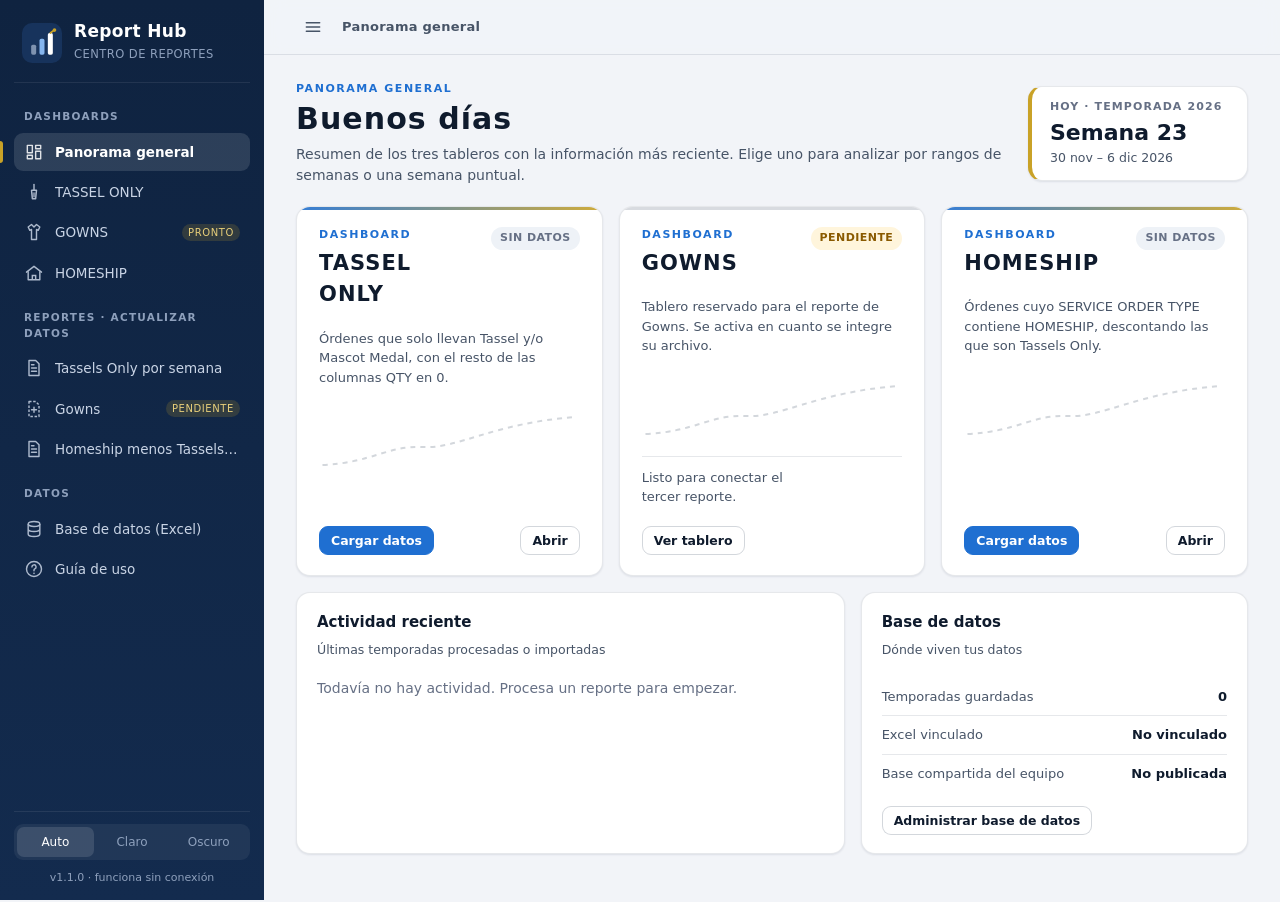
==== commit 9222de93: "Corrige diferencias con los HTML originales y agrega carga de Excel Causas encontradas (auditoría co" ====
--- a/index.html
+++ b/index.html
@@ -71,6 +71,7 @@
 <script src="js/core/xlsx.js"></script>
 <script src="js/registry.js"></script>
 <script src="js/core/model.js"></script>
+<script src="js/core/tablas.js"></script>
 <script src="js/core/dbexcel.js"></script>
 <script src="js/core/demo.js"></script>
 <script src="js/ui/charts.js"></script>
--- a/css/app.css
+++ b/css/app.css
@@ -154,6 +154,8 @@
 
 .chip { display: inline-flex; align-items: center; font-size: 12px; padding: 3px 10px; border-radius: 99px; background: var(--surface); border: 1px solid var(--border); color: var(--text-2); }
 .chip-warn { background: var(--warn-bg); border-color: var(--warn-border); color: var(--warn); }
+.chip.chip-btn { cursor: pointer; background: var(--accent-soft); color: var(--accent); border-color: color-mix(in srgb, var(--accent) 35%, transparent); font-weight: 600; }
+.chip.chip-btn:hover { background: color-mix(in srgb, var(--accent) 18%, transparent); }
 .pill { display: inline-flex; align-items: center; font-size: 11px; font-weight: 700; letter-spacing: .04em; text-transform: uppercase; padding: 3px 9px; border-radius: 99px; white-space: nowrap; }
 .pill.xs { font-size: 9.5px; padding: 1px 6px; margin-left: 6px; vertical-align: 1px; }
 .pill-ok { background: color-mix(in srgb, var(--good) 14%, transparent); color: var(--good); }
@@ -309,6 +311,9 @@
 .tbl td.flat { color: var(--text-3); }
 .tbl td.ellipsis { max-width: 240px; overflow: hidden; text-overflow: ellipsis; }
 .tbl-db tr.row-demo td { color: var(--text-3); }
+.tbl-rep tr.na td { color: var(--warn); background: var(--warn-bg); }
+.rep-meta { font-size: 12.5px; color: var(--text-2); margin: 0 0 6px; }
+.rep-concilia { font-size: 12.5px; font-weight: 600; color: var(--text-1); margin: 0 0 10px; }
 
 /* ------------------------------------------------------------ vacío */
 .empty { background: var(--surface); border: 1px dashed var(--border-2); border-radius: var(--radius); padding: 44px 28px; text-align: center; color: var(--text-2); }
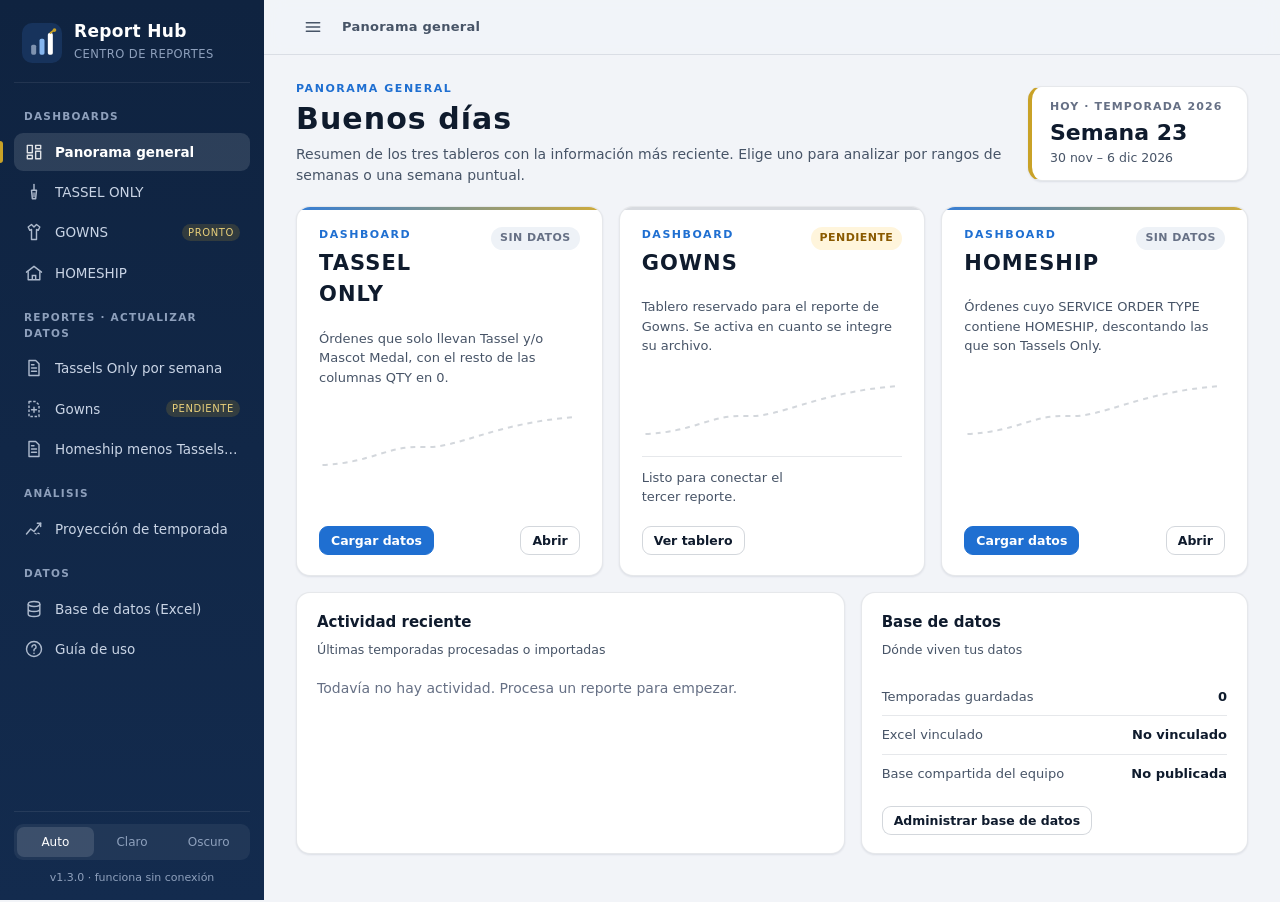
==== commit 487396a3: "Agrega proyección de temporada, ayuda contextual y política de seguridad sin red Proyección dinámica" ====
--- a/index.html
+++ b/index.html
@@ -4,6 +4,8 @@
 <meta charset="utf-8">
 <meta name="viewport" content="width=device-width, initial-scale=1, viewport-fit=cover">
 <title>Report Hub</title>
+<meta http-equiv="Content-Security-Policy" content="default-src 'self'; script-src 'self' 'unsafe-inline'; style-src 'self' 'unsafe-inline'; img-src 'self' data: blob:; font-src 'self'; connect-src 'self'; worker-src 'self'; manifest-src 'self'; frame-src 'self'; object-src 'none'; base-uri 'self'; form-action 'none'">
+<meta name="referrer" content="no-referrer">
 <meta name="description" content="Centro de reportes semanales: dashboards TASSEL ONLY, GOWNS y HOMESHIP con comparativo entre temporadas y exportación a Excel.">
 <meta name="theme-color" content="#0f2340">
 <meta name="mobile-web-app-capable" content="yes">
@@ -72,10 +74,13 @@
 <script src="js/registry.js"></script>
 <script src="js/core/model.js"></script>
 <script src="js/core/tablas.js"></script>
+<script src="js/core/proyeccion.js"></script>
 <script src="js/core/dbexcel.js"></script>
 <script src="js/core/demo.js"></script>
+<script src="js/ui/info.js"></script>
 <script src="js/ui/charts.js"></script>
 <script src="js/ui/dashboard.js"></script>
+<script src="js/ui/proyeccion.js"></script>
 <script src="js/ui/panorama.js"></script>
 <script src="js/ui/datos.js"></script>
 <script src="js/ui/ayuda.js"></script>
--- a/css/app.css
+++ b/css/app.css
@@ -187,13 +187,13 @@
 .card p { margin: 8px 0; color: var(--text-2); }
 
 /* ------------------------------------------------------------ filtros */
-.filters-wrap { position: sticky; top: 52px; z-index: 20; margin: 0 -8px 18px; padding: 0 8px; }
+.filters-wrap { position: sticky; top: 52px; z-index: 20; margin: 0 -8px 8px; padding: 0 8px; }
 .filters {
   display: flex; flex-wrap: wrap; align-items: flex-end; gap: 14px 22px;
   background: var(--surface); border: 1px solid var(--border); border-radius: var(--radius);
   padding: 12px 16px; box-shadow: var(--shadow-1);
 }
-.filters-sum { display: flex; gap: 6px; flex-wrap: wrap; margin-top: 8px; }
+.filters-sum { display: flex; gap: 6px; flex-wrap: wrap; margin: 0 0 18px; }
 .f-g { display: flex; flex-direction: column; gap: 5px; min-width: 0; }
 .f-l { font-size: 10.5px; letter-spacing: .1em; text-transform: uppercase; color: var(--text-3); font-weight: 700; }
 .f-row { display: flex; align-items: center; gap: 6px; flex-wrap: wrap; }
@@ -388,6 +388,7 @@
 .pano-row { display: grid; grid-template-columns: 1fr auto 70px; gap: 10px; align-items: baseline; font-size: 13px; padding: 3px 0; color: var(--text-2); }
 .pano-row strong { color: var(--text-1); font-variant-numeric: tabular-nums; }
 .pano-row .delta { text-align: right; font-weight: 700; font-size: 12.5px; }
+.pano-warn { margin: 8px 0 0; padding: 6px 10px; font-size: 12px; line-height: 1.4; border-radius: 8px; background: var(--warn-bg); border: 1px solid var(--warn-border); color: var(--warn); }
 .delta.up { color: var(--good); } .delta.down { color: var(--bad); } .delta.flat { color: var(--text-3); }
 .pano-f { display: flex; justify-content: space-between; align-items: center; gap: 8px; margin-top: auto; padding-top: 6px; flex-wrap: wrap; }
 .act-list { list-style: none; padding: 0; margin: 0; }
@@ -488,3 +489,24 @@
   table.heat td, .heat-ramp { -webkit-print-color-adjust: exact; print-color-adjust: exact; }
   .view[hidden] { display: none !important; }
 }
+
+
+/* ------------------------------------------------------------ ayuda contextual */
+.info-btn { font: italic 700 13px Georgia, 'Times New Roman', serif; width: 28px; height: 28px; color: var(--text-2); border: 1px solid var(--border); border-radius: 50%; padding: 0; display: inline-flex; align-items: center; justify-content: center; }
+.info-btn:hover, .info-btn:focus-visible { color: var(--c-cur); border-color: var(--c-cur); }
+.info-pop { position: fixed; z-index: 400; max-width: min(360px, calc(100vw - 16px)); background: var(--surface); color: var(--text-1); border: 1px solid var(--border); border-radius: 12px; box-shadow: 0 10px 30px rgba(15, 27, 45, .22); padding: 12px 14px; font-size: 12.5px; line-height: 1.5; }
+.info-pop p { margin: 2px 0 8px; color: var(--text-2); }
+.info-pop .ip-h { font-size: 10.5px; letter-spacing: .1em; text-transform: uppercase; color: var(--text-3); font-weight: 700; }
+.info-pop .ip-term { border-top: 1px solid var(--border); padding-top: 8px; margin-top: 8px; display: flex; flex-direction: column; gap: 2px; }
+.info-pop .ip-term span { color: var(--text-2); }
+.term { border-bottom: 1px dotted var(--text-3); cursor: help; }
+.term:focus-visible { outline: 2px solid var(--c-cur); outline-offset: 2px; border-radius: 3px; }
+.glosario dl { display: grid; grid-template-columns: minmax(150px, 220px) 1fr; gap: 8px 18px; margin: 0; }
+.glosario dt { font-weight: 700; color: var(--text-1); }
+.glosario dd { margin: 0; color: var(--text-2); }
+@media (max-width: 720px) { .glosario dl { grid-template-columns: 1fr; gap: 2px; } .glosario dd { margin-bottom: 10px; } }
+
+/* ------------------------------------------------------------ proyección */
+.proy .filters { align-items: flex-end; }
+.proy .tbl tr.sel td { background: var(--surface-3); font-weight: 700; }
+@media print { .info-btn, .info-pop { display: none !important; } }
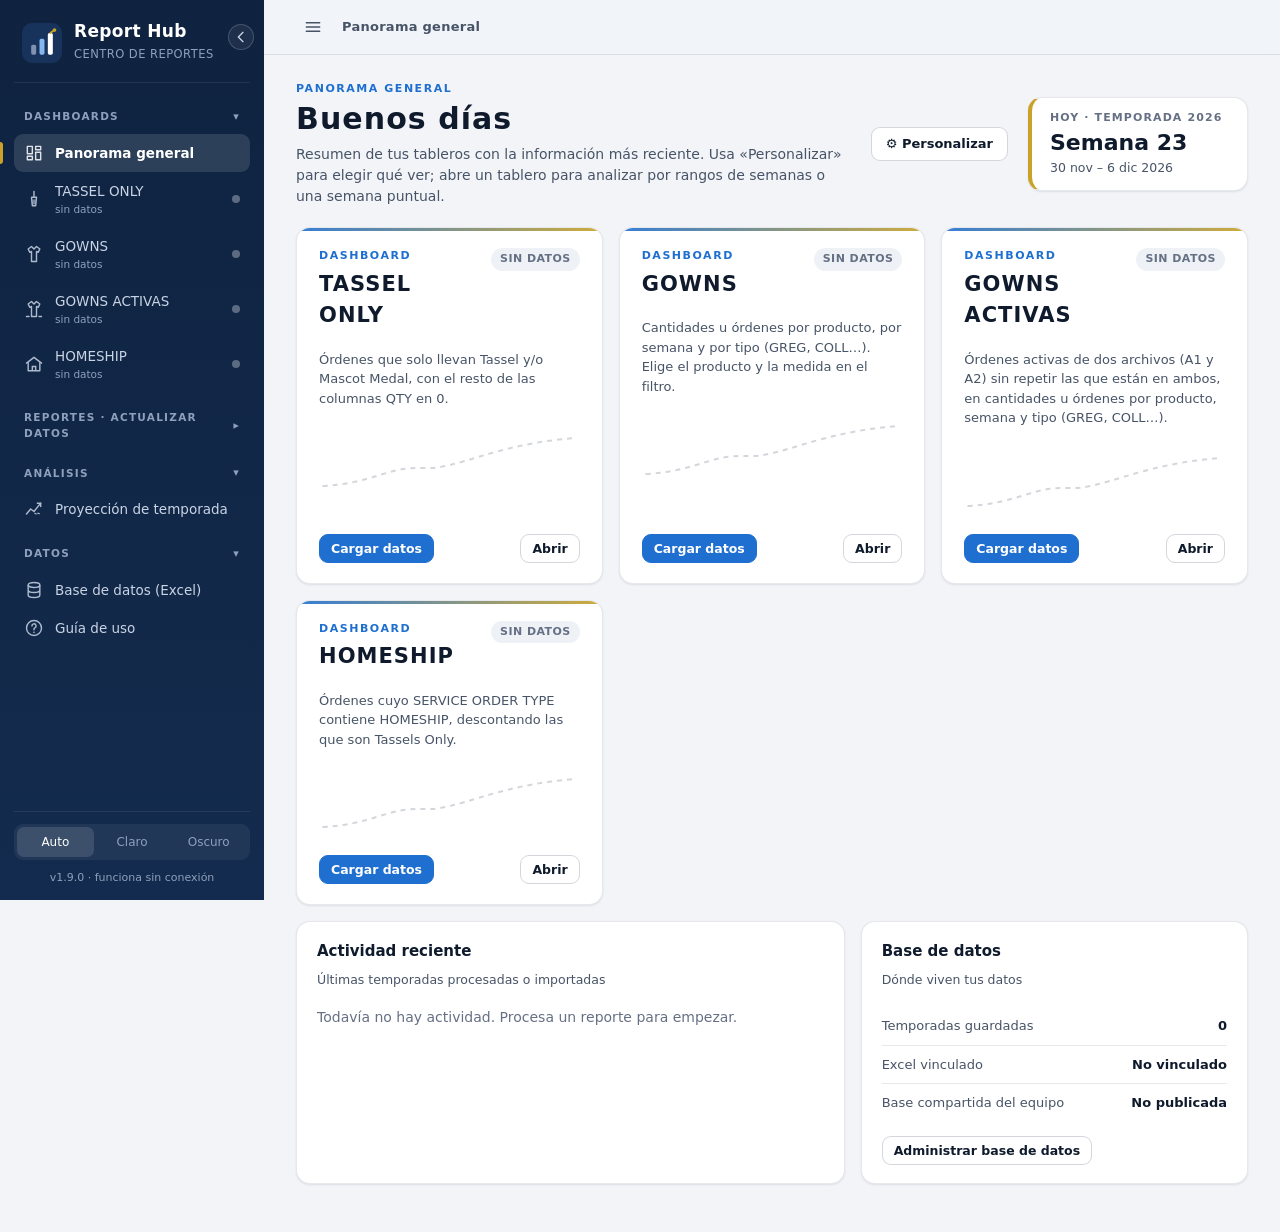
==== commit b61e78b5: "Historial de actualizaciones, panorama personalizable, barra lateral mejorada e indicaciones de equi" ====
--- a/index.html
+++ b/index.html
@@ -4,7 +4,7 @@
 <meta charset="utf-8">
 <meta name="viewport" content="width=device-width, initial-scale=1, viewport-fit=cover">
 <title>Report Hub</title>
-<meta http-equiv="Content-Security-Policy" content="default-src 'self'; script-src 'self' 'unsafe-inline'; style-src 'self' 'unsafe-inline'; img-src 'self' data: blob:; font-src 'self'; connect-src 'self'; worker-src 'self'; manifest-src 'self'; frame-src 'self'; object-src 'none'; base-uri 'self'; form-action 'none'">
+<meta http-equiv="Content-Security-Policy" content="default-src 'self'; script-src 'self' 'unsafe-inline'; style-src 'self' 'unsafe-inline'; img-src 'self' data: blob:; font-src 'self'; connect-src 'self' https://*.sharepoint.com; worker-src 'self'; manifest-src 'self'; frame-src 'self'; object-src 'none'; base-uri 'self'; form-action 'none'">
 <meta name="referrer" content="no-referrer">
 <meta name="description" content="Centro de reportes semanales: dashboards TASSEL ONLY, GOWNS y HOMESHIP con comparativo entre temporadas y exportación a Excel.">
 <meta name="theme-color" content="#0f2340">
@@ -34,8 +34,11 @@
         <path d="M34 12 l4 -3" stroke="#c9a227" stroke-width="2" stroke-linecap="round"/>
         <circle cx="39" cy="8.5" r="2.2" fill="#c9a227"/>
       </svg>
-      <span><span class="brand-n">Report Hub</span><br><span class="brand-s">Centro de reportes</span></span>
+      <span class="brand-t"><span class="brand-n">Report Hub</span><br><span class="brand-s">Centro de reportes</span></span>
     </a>
+    <button class="side-toggle" id="btnCompacto" type="button" aria-pressed="false" title="Contraer la barra lateral" aria-label="Contraer la barra lateral">
+      <svg viewBox="0 0 24 24" width="16" height="16" aria-hidden="true"><path d="M15 5l-7 7 7 7" fill="none" stroke="currentColor" stroke-width="2" stroke-linecap="round" stroke-linejoin="round"/></svg>
+    </button>
     <nav id="nav"></nav>
     <div class="side-foot">
       <button class="btn-install" id="btnInstalar" type="button" hidden>⤓ Instalar app</button>
--- a/css/app.css
+++ b/css/app.css
@@ -510,3 +510,52 @@
 .proy .filters { align-items: flex-end; }
 .proy .tbl tr.sel td { background: var(--surface-3); font-weight: 700; }
 @media print { .info-btn, .info-pop { display: none !important; } }
+
+.inp-url { width: 100%; max-width: 720px; padding: 9px 12px; border: 1px solid var(--border-2); border-radius: 9px; background: var(--surface); color: var(--text-1); font: inherit; margin-top: 4px; }
+
+
+/* ------------------------------------------------------------ barra lateral: secciones, estado y modo compacto */
+.nav-sec-b { width: 100%; display: flex; align-items: center; justify-content: space-between; background: none; border: 0; cursor: pointer; text-align: left; font-family: inherit; }
+.nav-sec-b:hover { color: #fff; }
+.nav-sec-b .chev { font-style: normal; font-size: 11px; transition: transform .15s; }
+.nav-sec-b[aria-expanded="false"] .chev { transform: rotate(-90deg); }
+.nav-grp[hidden] { display: none; }
+.nav-i .t { display: flex; flex-direction: column; min-width: 0; flex: 1; }
+.nav-i .t-n { overflow: hidden; text-overflow: ellipsis; white-space: nowrap; }
+.nav-sub { font-size: 10.5px; color: var(--side-text-2); font-weight: 400; margin-top: 1px; }
+.nav-dot { width: 8px; height: 8px; border-radius: 50%; flex: none; background: #5d6b82; }
+.nav-dot.ok { background: #3cc46e; }
+.nav-dot.demo { background: #f2bd55; }
+.side-toggle { position: absolute; top: 24px; right: 10px; width: 26px; height: 26px; border-radius: 50%; border: 1px solid rgba(255,255,255,.18); background: rgba(255,255,255,.06); color: var(--side-text); cursor: pointer; display: inline-flex; align-items: center; justify-content: center; padding: 0; }
+.side-toggle:hover { background: rgba(255,255,255,.16); color: #fff; }
+.side-toggle svg { transition: transform .2s; }
+.side-toggle[aria-pressed="true"] svg { transform: rotate(180deg); }
+.sidebar { position: sticky; }
+@media (min-width: 901px) {
+  .app { transition: grid-template-columns .2s ease; }
+  .app.side-compact { grid-template-columns: 72px minmax(0, 1fr); }
+  .app.side-compact .sidebar { padding: 18px 8px 14px; align-items: stretch; }
+  .app.side-compact .side-toggle { right: 23px; top: 70px; }
+  .app.side-compact .brand { justify-content: center; padding: 4px 0 40px; }
+  .app.side-compact .brand-t, .app.side-compact .nav-i .t, .app.side-compact .nav-badge, .app.side-compact .nav-sec-b span, .app.side-compact .side-ver, .app.side-compact .theme-sw, .app.side-compact .btn-install { display: none; }
+  .app.side-compact .nav-sec-b { justify-content: center; padding: 10px 0 4px; }
+  .app.side-compact .nav-sec-b::after { content: ""; display: block; width: 24px; height: 1px; background: rgba(255,255,255,.2); }
+  .app.side-compact .nav-sec-b .chev { display: none; }
+  .app.side-compact .nav-i { justify-content: center; padding: 10px 0; }
+  .app.side-compact .nav-i .nav-dot { position: absolute; top: 6px; right: 12px; width: 7px; height: 7px; }
+  .app.side-compact .nav-i .nav-sync { position: absolute; top: 6px; right: 12px; }
+  .app.side-compact .nav-i.on::before { left: -8px; }
+}
+@media (max-width: 900px) { .side-toggle { display: none; } }
+
+/* ------------------------------------------------------------ personalizar el panorama */
+.pano-pers { margin-bottom: 18px; }
+.pers-grid { display: grid; grid-template-columns: minmax(0, 2fr) minmax(0, 1fr); gap: 20px; }
+.pers-h { margin: 0 0 6px; font-size: 11px; letter-spacing: .1em; text-transform: uppercase; color: var(--text-3); }
+.pers-list { list-style: none; margin: 0; padding: 0; display: flex; flex-direction: column; gap: 2px; }
+.pers-i { display: flex; align-items: center; justify-content: space-between; gap: 8px; padding: 5px 8px; border-radius: 8px; }
+.pers-i:hover { background: var(--surface-3); }
+.pers-i.off { color: var(--text-3); }
+.pers-i label { display: flex; align-items: center; gap: 9px; cursor: pointer; font-size: 13.5px; }
+.pers-mv { display: inline-flex; gap: 4px; }
+@media (max-width: 720px) { .pers-grid { grid-template-columns: 1fr; } }
